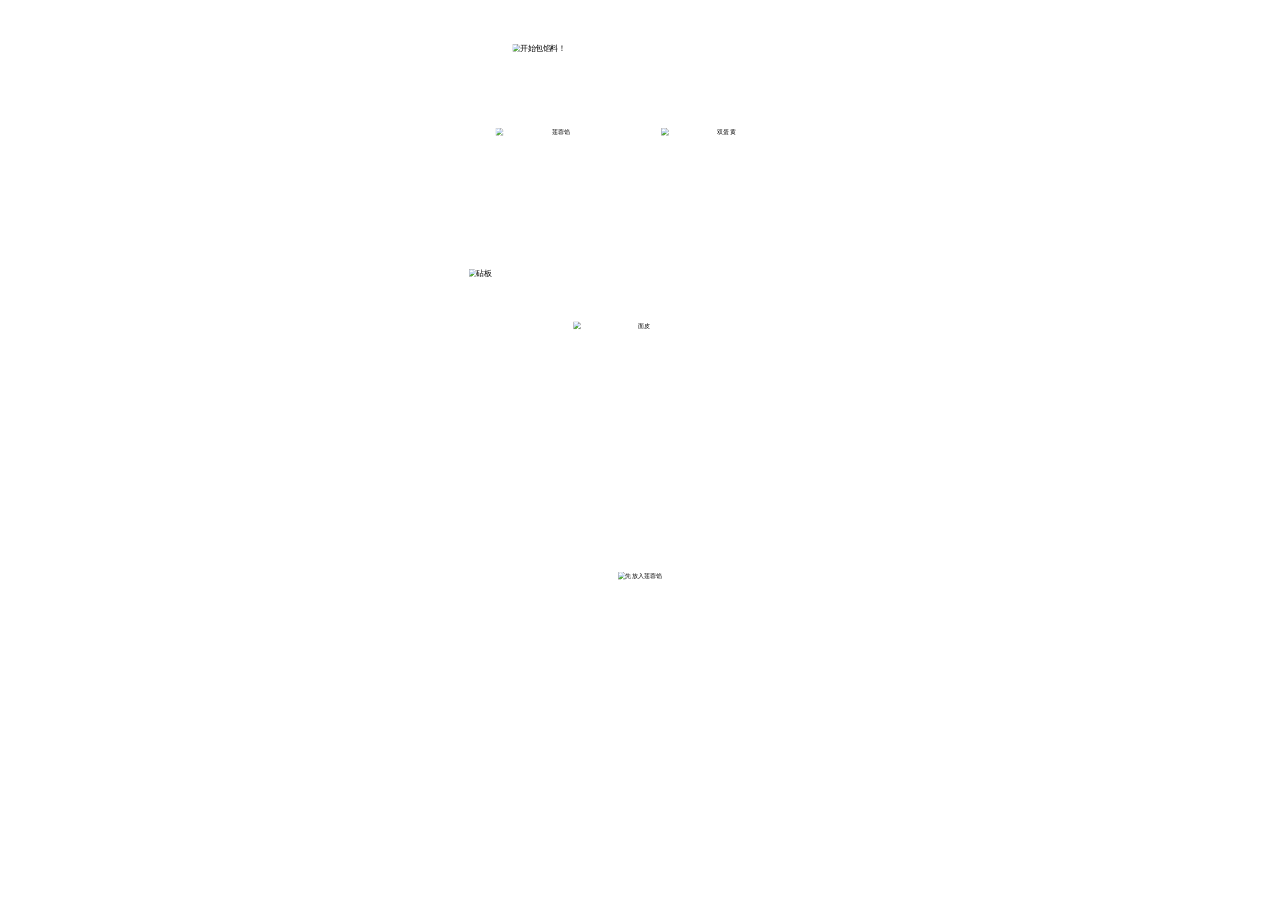
==== filling.html @ 7b251197 "Add files via upload" ====
<!doctype html><html lang="zh-CN"><head><meta charset="UTF-8"><meta name="viewport" content="width=device-width,initial-scale=1.0"><title>包馅｜二三郎的月饼工房</title><script>document.documentElement.classList.add('foreground')</script><style>
*{box-sizing:border-box}html,body{margin:0;background:transparent;overflow:hidden;font-family:"Microsoft YaHei",sans-serif}.screen{height:100svh}.artboard{position:absolute;top:0;left:50%;width:1080px;height:1920px;transform:translateX(-50%) scale(var(--scale,.5));transform-origin:top center}.artboard img{position:absolute;display:block;pointer-events:none;user-select:none}.title{width:544px;top:94px;left:268px}.filling{position:absolute;padding:0;border:0;background:transparent;cursor:pointer;transition:transform .18s ease-out,opacity .3s ease-out}.filling:hover{transform:translateY(-26px) rotate(-2deg)}.filling img{position:static;width:100%;height:auto}.lotus{width:263px;top:273px;left:232px}.yolk{width:263px;top:273px;left:585px}.filling.used{opacity:1;pointer-events:none}.board{position:absolute;z-index:1;width:730px;height:501px;top:574px;left:175px}.dough{position:absolute;z-index:2;top:824px;left:540px;width:285px;height:276px;padding:0;border:0;background:transparent;cursor:pointer;transform:translate(-50%,-50%)}.dough img{position:static;width:100%;height:100%;object-fit:contain}.prompt,.next{position:absolute;z-index:3;display:grid;place-items:center;padding:0;border:0;background:transparent;cursor:pointer}.prompt{width:864px;height:227px;top:1115px;left:108px;pointer-events:none}.next{width:571px;height:231px;top:1113px;left:255px}.prompt img,.next img{position:static;width:auto;height:auto;max-width:100%;max-height:100%}.prompt[hidden],.next[hidden]{display:none}.artboard .title,.artboard .filling,.artboard .board,.artboard .dough,.artboard .prompt,.artboard .next{transition:opacity .52s ease-out,transform .52s ease-out}.artboard.leaving .title,.artboard.leaving .filling,.artboard.leaving .board,.artboard.leaving .dough,.artboard.leaving .prompt,.artboard.leaving .next{opacity:0;pointer-events:none}@keyframes pop{0%{transform:translateY(0)}45%{transform:translateY(-22px)}72%{transform:translateY(4px)}100%{transform:translateY(0)}}@keyframes ingredient-pop{0%{transform:scale(1)}38%{transform:scale(1.24)}66%{transform:scale(.87)}84%{transform:scale(1.07)}100%{transform:scale(1)}}@keyframes bowl-pop{0%{transform:scale(1)}38%{transform:scale(1.18)}64%{transform:scale(.89)}84%{transform:scale(1.08)}100%{transform:scale(1)}}.filling.pop img{animation:ingredient-pop .34s cubic-bezier(.22,.8,.28,1)}.dough.pop img{animation:bowl-pop .32s cubic-bezier(.22,.8,.28,1)}.prompt.pop img,.next.pop img{animation:pop .38s cubic-bezier(.22,.8,.28,1)}.next.double-pop img{animation:pop .26s cubic-bezier(.22,.8,.28,1) 2}
.filling.used{pointer-events:auto!important}
</style></head><body><main class="screen"><div class="artboard" id="artboard"><img class="title" src="assets/filling/filling-title.png" alt="开始包馅料！"><button class="filling lotus" data-fill="lotus"><img src="assets/filling/filling-lotus.png" alt="莲蓉馅"></button><button class="filling yolk" data-fill="yolk"><img src="assets/filling/filling-double-yolk.png" alt="双蛋黄"></button><img class="board" src="assets/knead/knead-board.png" alt="砧板"><button class="dough" id="dough"><img id="dough-image" src="assets/filling/dough-open.png" alt="面皮"></button><button class="prompt" id="prompt"><img id="prompt-image" src="assets/filling/bubble-add-lotus.png" alt="先放入莲蓉馅"></button><button class="next" id="next" hidden><img src="assets/filling/button-to-mold.png" alt="去压模吧！"></button></div></main><script>
const artboard=document.querySelector('#artboard'),dough=document.querySelector('#dough'),doughImage=document.querySelector('#dough-image'),prompt=document.querySelector('#prompt'),promptImage=document.querySelector('#prompt-image'),next=document.querySelector('#next');let stage=0,wrapping=false;function resize(){const s=Math.min(1,innerHeight/1920);artboard.style.setProperty('--scale',s)}resize();addEventListener('resize',resize);function pop(el,cls='pop',time=450){el.classList.remove(cls);void el.offsetWidth;el.classList.add(cls);setTimeout(()=>el.classList.remove(cls),time)}document.querySelectorAll('.filling').forEach(b=>b.addEventListener('click',()=>{if(wrapping)return;if(b.dataset.fill==='lotus'&&stage===0){stage=1;pop(b,'pop',340);setTimeout(()=>b.classList.add('used'),340);doughImage.src='assets/filling/dough-with-lotus.png';pop(dough,'pop',340);promptImage.src='assets/filling/bubble-add-yolk.png';pop(prompt)}else if(b.dataset.fill==='yolk'&&stage===1){stage=2;pop(b,'pop',340);setTimeout(()=>b.classList.add('used'),340);doughImage.src='assets/filling/dough-with-filling.png';pop(dough,'pop',340);promptImage.src='assets/filling/bubble-start-wrap.png';pop(prompt);wrapping=true}}));dough.addEventListener('click',()=>{if(!wrapping)return;stage++;const frames=['dough-wrap-01.png','dough-wrap-02.png','dough-wrap-03.png','dough-wrap-04.png'];doughImage.src=`assets/filling/${frames[Math.min(stage-3,3)]}`;pop(dough,'pop',340);if(stage>=6){wrapping=false;prompt.hidden=true;next.hidden=false;pop(next,'double-pop',560);window.parent.postMessage({type:'characters-smile'},'*')}});next.addEventListener('click',()=>{if(next.dataset.clicked)return;next.dataset.clicked='1';pop(next,'pop',340);setTimeout(()=>window.parent.postMessage({type:'open-mold'},'*'),280)});addEventListener('message',e=>{if(e.data?.type==='fade-filling')artboard.classList.add('leaving')});
document.querySelectorAll('.filling').forEach(button=>button.addEventListener('click',()=>{if(button.classList.contains('used'))pop(button,'pop',340)}));dough.addEventListener('click',()=>{if(stage>=6)pop(dough,'pop',340)});
</script></body></html>
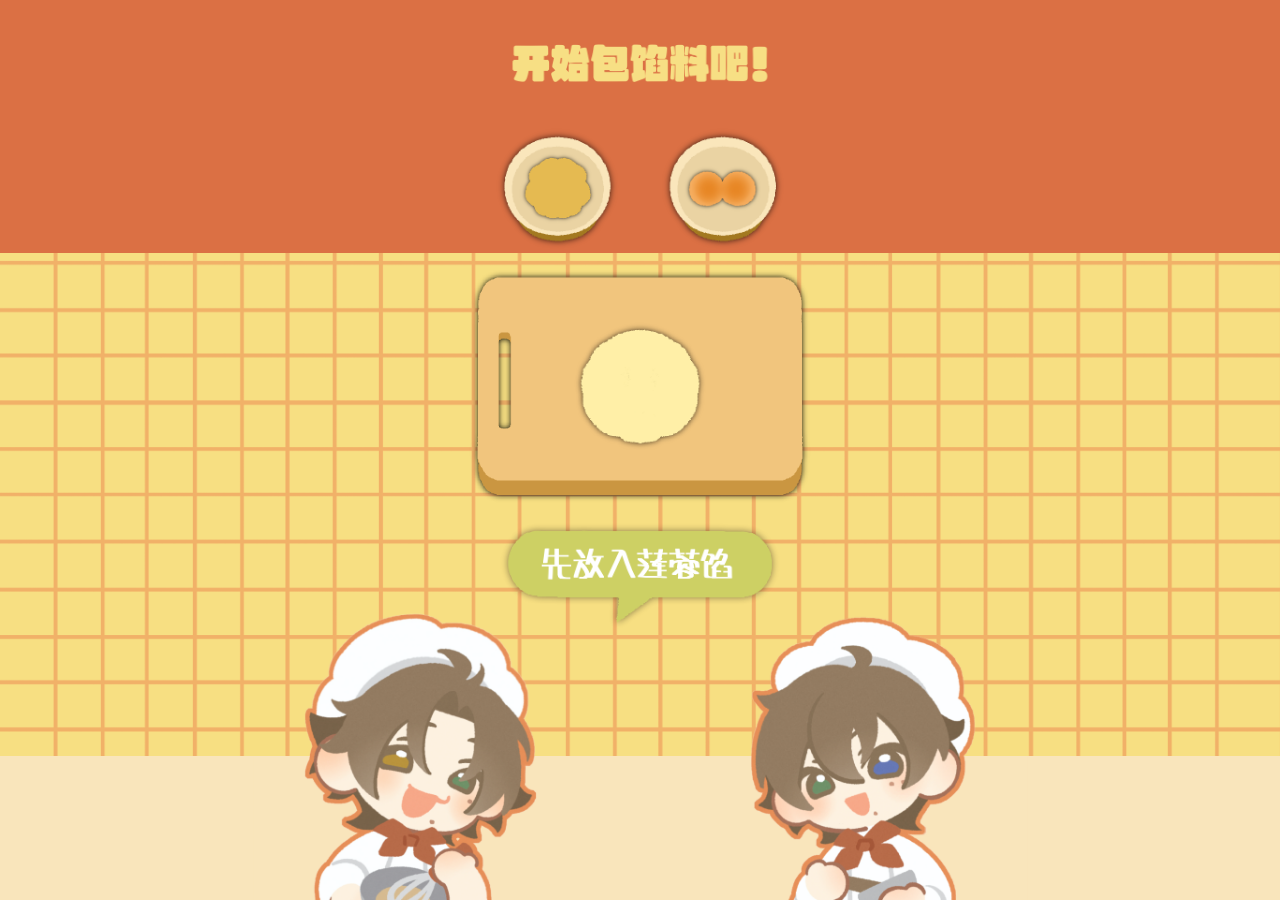
==== commit 0727afee: "Add files via upload" ====
--- a/filling.html
+++ b/filling.html
@@ -1,7 +1,8 @@
-<!doctype html><html lang="zh-CN"><head><meta charset="UTF-8"><meta name="viewport" content="width=device-width,initial-scale=1.0"><title>包馅｜二三郎的月饼工房</title><script>document.documentElement.classList.add('foreground')</script><style>
+<!doctype html><html lang="zh-CN"><head><meta charset="UTF-8"><meta name="viewport" content="width=device-width,initial-scale=1.0"><title>包馅｜二三郎的月饼工房</title><link rel="icon" type="image/png" href="assets/site-icon.png"><link rel="apple-touch-icon" href="assets/site-icon.png"><script>document.documentElement.classList.add('foreground')</script><style>
 *{box-sizing:border-box}html,body{margin:0;background:transparent;overflow:hidden;font-family:"Microsoft YaHei",sans-serif}.screen{height:100svh}.artboard{position:absolute;top:0;left:50%;width:1080px;height:1920px;transform:translateX(-50%) scale(var(--scale,.5));transform-origin:top center}.artboard img{position:absolute;display:block;pointer-events:none;user-select:none}.title{width:544px;top:94px;left:268px}.filling{position:absolute;padding:0;border:0;background:transparent;cursor:pointer;transition:transform .18s ease-out,opacity .3s ease-out}.filling:hover{transform:translateY(-26px) rotate(-2deg)}.filling img{position:static;width:100%;height:auto}.lotus{width:263px;top:273px;left:232px}.yolk{width:263px;top:273px;left:585px}.filling.used{opacity:1;pointer-events:none}.board{position:absolute;z-index:1;width:730px;height:501px;top:574px;left:175px}.dough{position:absolute;z-index:2;top:824px;left:540px;width:285px;height:276px;padding:0;border:0;background:transparent;cursor:pointer;transform:translate(-50%,-50%)}.dough img{position:static;width:100%;height:100%;object-fit:contain}.prompt,.next{position:absolute;z-index:3;display:grid;place-items:center;padding:0;border:0;background:transparent;cursor:pointer}.prompt{width:864px;height:227px;top:1115px;left:108px;pointer-events:none}.next{width:571px;height:231px;top:1113px;left:255px}.prompt img,.next img{position:static;width:auto;height:auto;max-width:100%;max-height:100%}.prompt[hidden],.next[hidden]{display:none}.artboard .title,.artboard .filling,.artboard .board,.artboard .dough,.artboard .prompt,.artboard .next{transition:opacity .52s ease-out,transform .52s ease-out}.artboard.leaving .title,.artboard.leaving .filling,.artboard.leaving .board,.artboard.leaving .dough,.artboard.leaving .prompt,.artboard.leaving .next{opacity:0;pointer-events:none}@keyframes pop{0%{transform:translateY(0)}45%{transform:translateY(-22px)}72%{transform:translateY(4px)}100%{transform:translateY(0)}}@keyframes ingredient-pop{0%{transform:scale(1)}38%{transform:scale(1.24)}66%{transform:scale(.87)}84%{transform:scale(1.07)}100%{transform:scale(1)}}@keyframes bowl-pop{0%{transform:scale(1)}38%{transform:scale(1.18)}64%{transform:scale(.89)}84%{transform:scale(1.08)}100%{transform:scale(1)}}.filling.pop img{animation:ingredient-pop .34s cubic-bezier(.22,.8,.28,1)}.dough.pop img{animation:bowl-pop .32s cubic-bezier(.22,.8,.28,1)}.prompt.pop img,.next.pop img{animation:pop .38s cubic-bezier(.22,.8,.28,1)}.next.double-pop img{animation:pop .26s cubic-bezier(.22,.8,.28,1) 2}
 .filling.used{pointer-events:auto!important}
 </style></head><body><main class="screen"><div class="artboard" id="artboard"><img class="title" src="assets/filling/filling-title.png" alt="开始包馅料！"><button class="filling lotus" data-fill="lotus"><img src="assets/filling/filling-lotus.png" alt="莲蓉馅"></button><button class="filling yolk" data-fill="yolk"><img src="assets/filling/filling-double-yolk.png" alt="双蛋黄"></button><img class="board" src="assets/knead/knead-board.png" alt="砧板"><button class="dough" id="dough"><img id="dough-image" src="assets/filling/dough-open.png" alt="面皮"></button><button class="prompt" id="prompt"><img id="prompt-image" src="assets/filling/bubble-add-lotus.png" alt="先放入莲蓉馅"></button><button class="next" id="next" hidden><img src="assets/filling/button-to-mold.png" alt="去压模吧！"></button></div></main><script>
 const artboard=document.querySelector('#artboard'),dough=document.querySelector('#dough'),doughImage=document.querySelector('#dough-image'),prompt=document.querySelector('#prompt'),promptImage=document.querySelector('#prompt-image'),next=document.querySelector('#next');let stage=0,wrapping=false;function resize(){const s=Math.min(1,innerHeight/1920);artboard.style.setProperty('--scale',s)}resize();addEventListener('resize',resize);function pop(el,cls='pop',time=450){el.classList.remove(cls);void el.offsetWidth;el.classList.add(cls);setTimeout(()=>el.classList.remove(cls),time)}document.querySelectorAll('.filling').forEach(b=>b.addEventListener('click',()=>{if(wrapping)return;if(b.dataset.fill==='lotus'&&stage===0){stage=1;pop(b,'pop',340);setTimeout(()=>b.classList.add('used'),340);doughImage.src='assets/filling/dough-with-lotus.png';pop(dough,'pop',340);promptImage.src='assets/filling/bubble-add-yolk.png';pop(prompt)}else if(b.dataset.fill==='yolk'&&stage===1){stage=2;pop(b,'pop',340);setTimeout(()=>b.classList.add('used'),340);doughImage.src='assets/filling/dough-with-filling.png';pop(dough,'pop',340);promptImage.src='assets/filling/bubble-start-wrap.png';pop(prompt);wrapping=true}}));dough.addEventListener('click',()=>{if(!wrapping)return;stage++;const frames=['dough-wrap-01.png','dough-wrap-02.png','dough-wrap-03.png','dough-wrap-04.png'];doughImage.src=`assets/filling/${frames[Math.min(stage-3,3)]}`;pop(dough,'pop',340);if(stage>=6){wrapping=false;prompt.hidden=true;next.hidden=false;pop(next,'double-pop',560);window.parent.postMessage({type:'characters-smile'},'*')}});next.addEventListener('click',()=>{if(next.dataset.clicked)return;next.dataset.clicked='1';pop(next,'pop',340);setTimeout(()=>window.parent.postMessage({type:'open-mold'},'*'),280)});addEventListener('message',e=>{if(e.data?.type==='fade-filling')artboard.classList.add('leaving')});
 document.querySelectorAll('.filling').forEach(button=>button.addEventListener('click',()=>{if(button.classList.contains('used'))pop(button,'pop',340)}));dough.addEventListener('click',()=>{if(stage>=6)pop(dough,'pop',340)});
 </script></body></html>
+<link rel="stylesheet" href="step-backdrop.css"><script src="step-background.js"></script>
--- a/step-backdrop.css
+++ b/step-backdrop.css
@@ -0,0 +1,13 @@
+/* 与 ingredients.html 的 .background 和 .character 使用同一组数值。 */
+body.step-with-background { margin:0; min-width:320px; overflow:hidden; background:#db7044; }
+body.step-with-background .screen { position:relative; height:100svh; overflow:hidden; }
+body.step-with-background .background { position:absolute; inset:0; background:#db7044 url("assets/start/start-bg-sky.jpg") center top / cover no-repeat; }
+body.step-with-background .background::before { content:""; position:absolute; top:28.1%; right:0; bottom:16%; left:0; background:url("assets/ingredients/ingredients-tile.png") center top / auto 100% repeat-x; }
+body.step-with-background .background::after { content:""; position:absolute; right:0; bottom:0; left:0; height:16%; background:#f7e0b4 url("assets/ingredients/ingredients-bottom.png") center bottom / auto 100% repeat-x; }
+body.step-with-background .step-character-layer { position:absolute; z-index:1; top:0; left:50%; width:1080px; height:1920px; transform:translateX(-50%) scale(var(--scale,.5)); transform-origin:top center; pointer-events:none; }
+body.step-with-background .step-character { position:absolute; bottom:0; z-index:1; display:block; pointer-events:none; user-select:none; transform-origin:left bottom; }
+body.step-with-background .step-character-left { width:496px; left:var(--character-left,32px); transform:scale(var(--character-scale,1)); }
+body.step-with-background .step-character-right { width:481px; left:var(--character-right,587px); z-index:2; transform:scale(var(--character-scale,1)); }
+/* iframe 打开时背景立即显示；仅步骤前景执行与揉面页一致的柔焦淡入。 */
+body.step-with-background #artboard { z-index:2; opacity:0; filter:blur(14px); transition:opacity 1.42s cubic-bezier(.16,.88,.24,1),filter 1.42s cubic-bezier(.16,.88,.24,1); }
+body.step-with-background #artboard.step-entered { opacity:1; filter:blur(0); }
